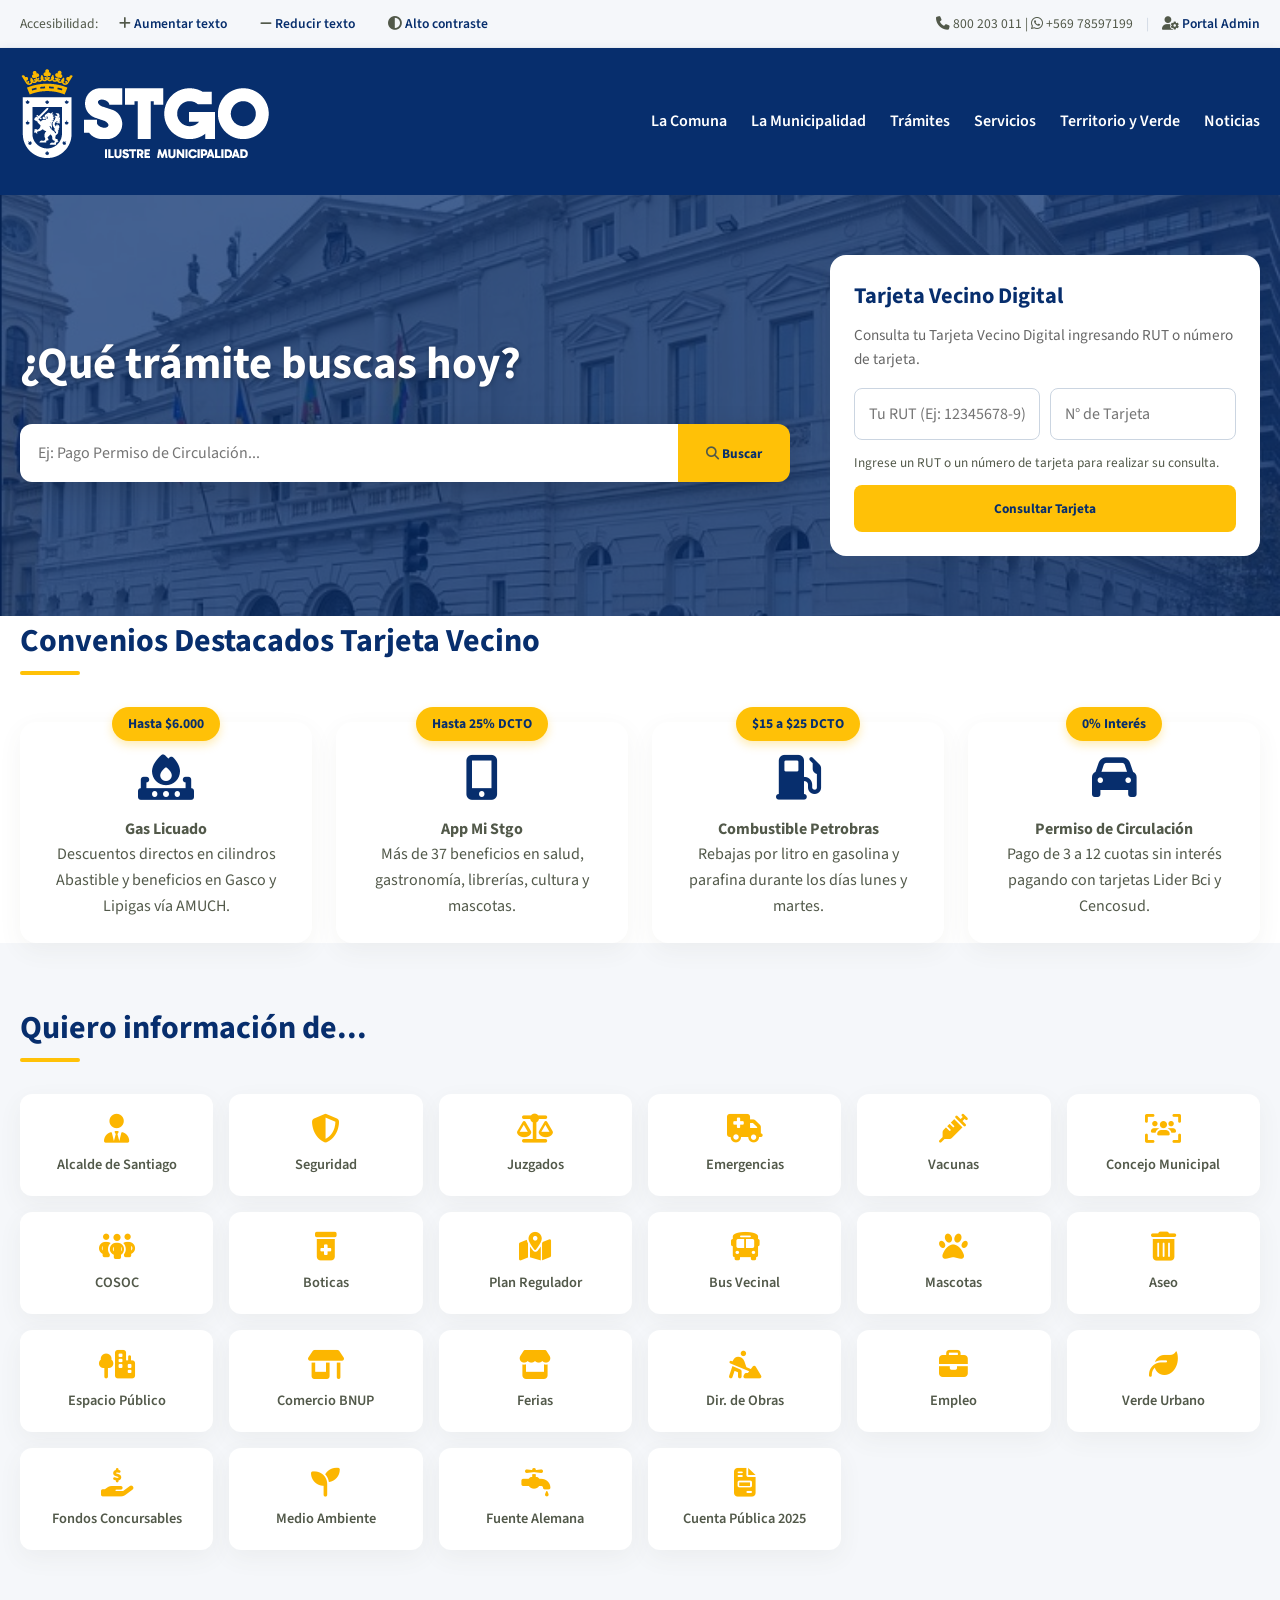
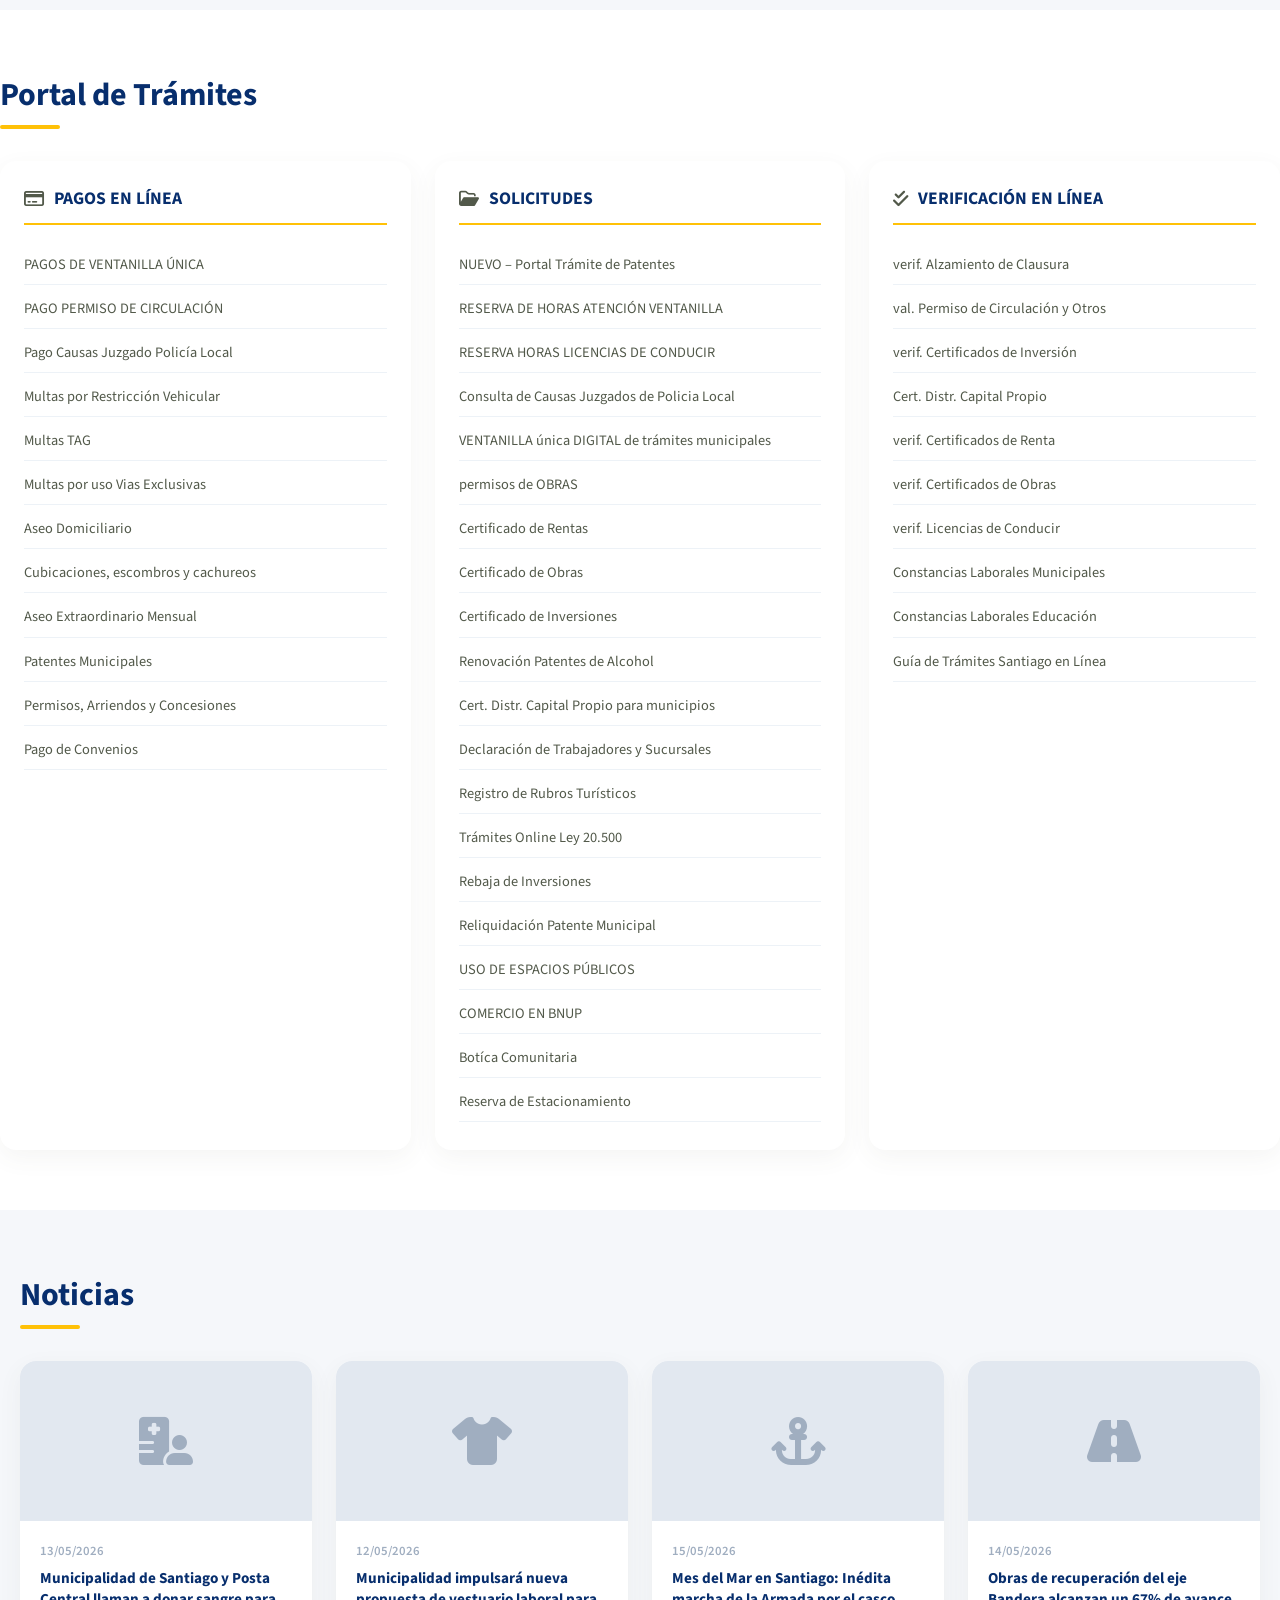
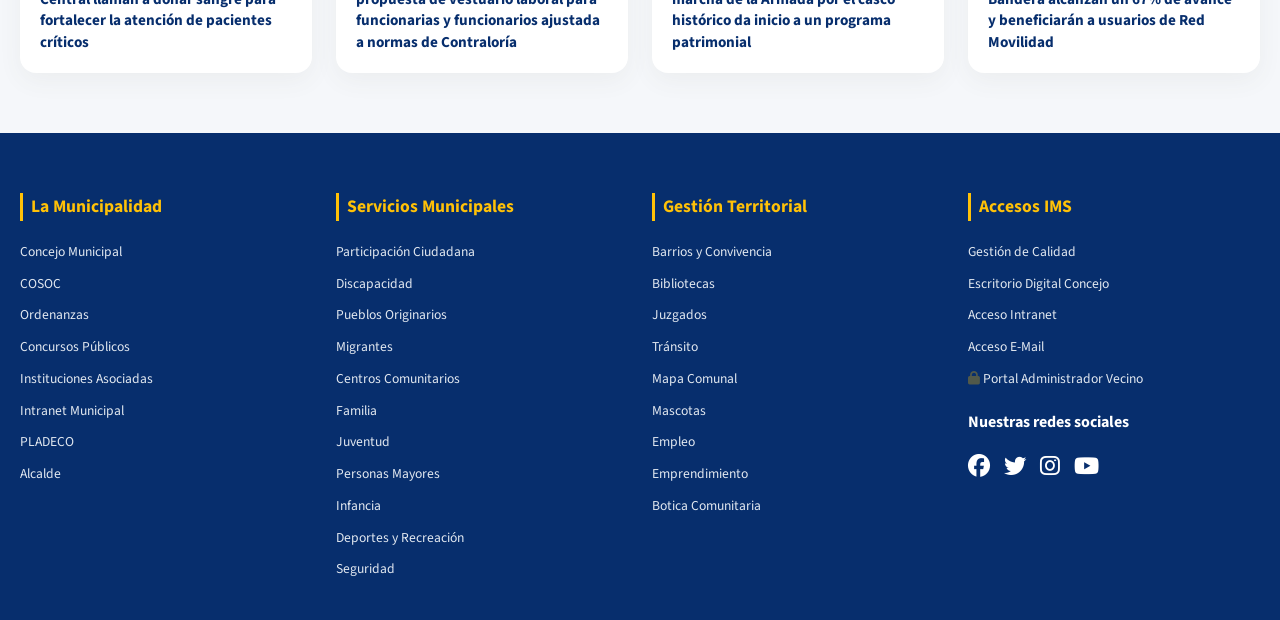
==== vistas/index.html @ 1eb39a39 "Ocultar tarjeta vecino hasta validar datos correctamente" ====
<!DOCTYPE html>
<html lang="es">
<head>
    <meta charset="UTF-8">
    <meta name="viewport" content="width=device-width, initial-scale=1.0">
    <title>Ilustre Municipalidad de Santiago</title>
    <link rel="preconnect" href="https://fonts.googleapis.com">
    <link rel="preconnect" href="https://fonts.gstatic.com" crossorigin>
    <link href="https://fonts.googleapis.com/css2?family=Source+Sans+3:wght@400;600;700&display=swap" rel="stylesheet">
    <link rel="stylesheet" href="https://cdnjs.cloudflare.com/ajax/libs/font-awesome/6.4.0/css/all.min.css">
    <link rel="stylesheet" href="../css/munsan.css">
</head>
<body>

    <div class="top-bar">
        <div class="container top-bar-content">
            <div class="accessibility">
                <span>Accesibilidad:</span>
                <button id="btn-aumentar" style="background:none;border:none;cursor:pointer;"><i class="fa-solid fa-plus"></i> Aumentar texto</button>
                <button id="btn-reducir" style="background:none;border:none;cursor:pointer;margin-left:10px;"><i class="fa-solid fa-minus"></i> Reducir texto</button>
                <button id="btn-contraste" style="background:none;border:none;cursor:pointer;margin-left:10px;"><i class="fa-solid fa-circle-half-stroke"></i> Alto contraste</button>
            </div>
            <div class="contact-phones">
                <i class="fa-solid fa-phone"></i> 800 203 011 | <i class="fa-brands fa-whatsapp"></i> +569 78597199
                <span style="margin: 0 10px; color: #cbd5e1;">|</span>
                <a href="login.html" style="font-weight: 600; color: var(--primary-blue); text-decoration: none;"><i class="fa-solid fa-user-gear"></i> Portal Admin</a>
            </div>
        </div>
    </div>

    <header class="main-header">
        <div class="container header-content">
            <div class="logo">
                <h1><img src="../img/imagen_0.png" alt="Logo"></h1>
            </div>
            <nav class="main-nav" id="main-nav">
                <ul>
                    <li><a href="https://www.munistgo.cl/la-comuna/" class="nav-link">La Comuna</a></li>
                    <li><a href="https://www.munistgo.cl/transparencia/" class="nav-link">La Municipalidad</a></li>
                    <li><a href="https://www.munistgo.cl/tramites-municipales/" class="nav-link">Trámites</a></li>
                    <li><a href="https://www.munistgo.cl/servicios-municipales/" class="nav-link">Servicios</a></li>
                    <li><a href="https://www.munistgo.cl/medio-ambiente/" class="nav-link">Territorio y Verde</a></li>
                    <li><a href="https://www.munistgo.cl/noticias/" class="nav-link">Noticias</a></li>
                </ul>
            </nav>
            <button id="nav-toggle" aria-label="Abrir menú" aria-expanded="false" style="display:none;background:none;border:none;color:#fff;font-size:1.5rem;cursor:pointer;">
                <i class="fa-solid fa-bars"></i>
            </button>
        </div>
    </header>

    <section class="hero-section">
        <div class="hero-overlay"></div>
        <div class="container hero-grid">
            <div class="hero-search">
                <h2>¿Qué trámite buscas hoy?</h2>
                <div class="search-box">
                    <input type="text" placeholder="Ej: Pago Permiso de Circulación...">
                    <button><i class="fa-solid fa-magnifying-glass"></i> Buscar</button>
                </div>
            </div>

            <div class="hero-tarjeta-vecino card">
                <h3>Tarjeta Vecino Digital</h3>
                <p>Consulta tu Tarjeta Vecino Digital ingresando RUT o número de tarjeta.</p>

                <div class="tarjeta-flip-container" id="tarjeta-vecino-container" style="display: none;">
                    <input type="checkbox" id="flip-toggle" class="flip-checkbox">
                    <label for="flip-toggle" class="tarjeta-flip-card">

                        <div class="tarjeta-front">
                            <div class="tarjeta-header">
                                <div class="tarjeta-header-logo">
                                    <div class="escudo-placeholder"><i class="fa-solid fa-building-flag"></i></div>
                                    <div>
                                        <span class="tarjeta-header-title"><img src="../img/imagen_0.png" alt="Logo" style="height: 24px; width: auto;"></span>
                                        <span class="tarjeta-header-subtitle">Santiago Emprende</span>
                                    </div>
                                </div>
                                <div class="tarjeta-header-right">
                                    <span class="tarjeta-header-text1">TARJETA VECINO DIGITAL</span>
                                    <span class="tarjeta-header-text2">SANTIAGO.</span>
                                </div>
                            </div>

                            <div class="tarjeta-body">
                                <div class="tarjeta-col-left">
                                    <div class="tarjeta-info-row first">
                                        <i class="fa-solid fa-circle-user tarjeta-icon large"></i>
                                        <div>
                                            <span class="tarjeta-label">Nombre</span>
                                            <strong id="card-nombre" class="tarjeta-value name">...</strong>
                                        </div>
                                    </div>

                                    <div class="tarjeta-info-row">
                                        <i class="fa-solid fa-id-card tarjeta-icon"></i>
                                        <div>
                                            <span class="tarjeta-label">RUT</span>
                                            <strong id="card-rut" class="tarjeta-value">...</strong>
                                        </div>
                                    </div>

                                    <div class="tarjeta-info-row-block">
                                        <span class="tarjeta-label">Número de Tarjeta</span>
                                        <strong id="card-numero" class="tarjeta-value">...</strong>
                                    </div>
                                </div>

                                <div class="tarjeta-col-right">
                                    <img id="card-qr-img" src="" alt="QR Vecino" class="tarjeta-qr-img">
                                    <div class="tarjeta-vigencia-box">
                                        <span class="tarjeta-label"><i class="fa-solid fa-calendar-days"></i> Vigencia</span>
                                        <strong id="card-vigencia" class="tarjeta-value">...</strong>
                                    </div>
                                </div>
                            </div>
                            <div class="hint-flip"><i class="fa-solid fa-rotate"></i> Haz clic para ver el reverso</div>
                        </div>

                        <div class="tarjeta-back">
                            <div class="tarjeta-back-content">
                                <h5>Condiciones de Uso</h5>
                                <ul>
                                    <li>Esta tarjeta es personal e intransferible.</li>
                                    <li>Válida solo en comercios adheridos de la comuna.</li>
                                    <li>Presentar junto a la Cédula de Identidad.</li>
                                </ul>
                                <div class="tarjeta-back-footer">
                                    <span>Ilustre Municipalidad de Santiago</span>
                                </div>
                            </div>
                            <div class="hint-flip"><i class="fa-solid fa-rotate"></i> Haz clic para ver el frente</div>
                        </div>

                    </label>
                </div>

                <div class="rut-input-group">
                    <div class="input-row">
                        <input type="text" id="vecino-rut" placeholder="Tu RUT (Ej: 12345678-9)">
                        <input type="text" id="vecino-serie" placeholder="N° de Tarjeta">
                    </div>

                    <small class="input-help">Ingrese un RUT o un número de tarjeta para realizar su consulta.</small>

                    <button type="button" id="btn-validar" class="btn-primary">Consultar Tarjeta</button>
                </div>

            </div>
        </div>
    </section>

    <section id="dashboard-vecino" class="dashboard-vecino container" style="display: none; margin-top: 40px; margin-bottom: 40px;">
        <div class="dashboard-header">
            <h2>Mi Portal Vecino</h2>
            <div class="dashboard-tabs">
                <button class="tab-btn active" id="tab-beneficios">Mis Beneficios</button>
                <button class="tab-btn" id="tab-historial">Historial de Uso</button>
            </div>
        </div>

        <div id="content-beneficios" class="tab-content active">
            <div class="beneficios-grid">
                <div class="beneficio-item-card">
                    <div class="beneficio-icon-wrapper"><i class="fa-solid fa-briefcase-medical"></i></div>
                    <div class="beneficio-details">
                        <span class="categoria">Salud</span>
                        <h4>Descuento 20% Farmacias</h4>
                        <p><i class="fa-solid fa-location-dot"></i> Red Salud Sur</p>
                    </div>
                    <button class="btn-outline">Obtener Beneficio</button>
                </div>
                <div class="beneficio-item-card">
                    <div class="beneficio-icon-wrapper"><i class="fa-solid fa-graduation-cap"></i></div>
                    <div class="beneficio-details">
                        <span class="categoria">Educación</span>
                        <h4>Beca 15% Preuniversitario</h4>
                        <p><i class="fa-solid fa-location-dot"></i> Instituto Nacional</p>
                    </div>
                    <button class="btn-outline">Obtener Beneficio</button>
                </div>
                <div class="beneficio-item-card">
                    <div class="beneficio-icon-wrapper"><i class="fa-solid fa-store"></i></div>
                    <div class="beneficio-details">
                        <span class="categoria">Comercio</span>
                        <h4>10% Compras Locales</h4>
                        <p><i class="fa-solid fa-location-dot"></i> Minimarket El Sol</p>
                    </div>
                    <button class="btn-outline">Obtener Beneficio</button>
                </div>
                <div class="beneficio-item-card">
                    <div class="beneficio-icon-wrapper"><i class="fa-solid fa-volleyball"></i></div>
                    <div class="beneficio-details">
                        <span class="categoria">Deporte</span>
                        <h4>Acceso Liberado Piscina</h4>
                        <p><i class="fa-solid fa-location-dot"></i> Polideportivo Central</p>
                    </div>
                    <button class="btn-outline">Obtener Beneficio</button>
                </div>
            </div>
        </div>

        <div id="content-historial" class="tab-content" style="display: none;">
            <p style="color: #666; text-align: center; padding: 40px;">Aquí construiremos la tabla del historial en el siguiente paso.</p>
        </div>
    </section>

    <section class="convenios-destacados container">
        <div class="section-header">
            <h2>Convenios Destacados Tarjeta Vecino</h2>
        </div>
        <div class="grid-4">
            <div class="card beneficio-card">
                <div class="beneficio-badge">Hasta $6.000</div>
                <i class="fa-solid fa-fire-burner icon-large"></i>
                <h4>Gas Licuado</h4>
                <p>Descuentos directos en cilindros Abastible y beneficios en Gasco y Lipigas vía AMUCH.</p>
            </div>
            <div class="card beneficio-card">
                <div class="beneficio-badge">Hasta 25% DCTO</div>
                <i class="fa-solid fa-mobile-screen-button icon-large"></i>
                <h4>App Mi Stgo</h4>
                <p>Más de 37 beneficios en salud, gastronomía, librerías, cultura y mascotas.</p>
            </div>
            <div class="card beneficio-card">
                <div class="beneficio-badge">$15 a $25 DCTO</div>
                <i class="fa-solid fa-gas-pump icon-large"></i>
                <h4>Combustible Petrobras</h4>
                <p>Rebajas por litro en gasolina y parafina durante los días lunes y martes.</p>
            </div>
            <div class="card beneficio-card">
                <div class="beneficio-badge">0% Interés</div>
                <i class="fa-solid fa-car icon-large"></i>
                <h4>Permiso de Circulación</h4>
                <p>Pago de 3 a 12 cuotas sin interés pagando con tarjetas Lider Bci y Cencosud.</p>
            </div>
        </div>
    </section>

    <section class="accesos-rapidos bg-light">
        <div class="container">
            <div class="section-header">
                <h2>Quiero información de...</h2>
            </div>
            <div class="grid-accesos">
                <a href="https://www.munistgo.cl/alcaldesa/" class="card acceso-card"><i class="fa-solid fa-user-tie"></i> <span>Alcalde de Santiago</span></a>
                <a href="https://www.munistgo.cl/seguridad-santiago/" class="card acceso-card"><i class="fa-solid fa-shield-halved"></i> <span>Seguridad</span></a>
                <a href="https://www.munistgo.cl/juzgados-de-policia-local/" class="card acceso-card"><i class="fa-solid fa-scale-balanced"></i> <span>Juzgados</span></a>
                <a href="https://www.munistgo.cl/emergencias/" class="card acceso-card"><i class="fa-solid fa-truck-medical"></i> <span>Emergencias</span></a>
                <a href="https://www.munistgo.cl/salud/" class="card acceso-card"><i class="fa-solid fa-syringe"></i> <span>Vacunas</span></a>
                <a href="https://www.munistgo.cl/concejo-municipal/" class="card acceso-card"><i class="fa-solid fa-users-viewfinder"></i> <span>Concejo Municipal</span></a>
                <a href="https://www.munistgo.cl/cosoc/" class="card acceso-card"><i class="fa-solid fa-people-group"></i> <span>COSOC</span></a>
                <a href="https://www.munistgo.cl/botica-comunitaria/" class="card acceso-card"><i class="fa-solid fa-prescription-bottle-medical"></i> <span>Boticas</span></a>
                <a href="https://www.munistgo.cl/plan-regulador/" class="card acceso-card"><i class="fa-solid fa-map-location-dot"></i> <span>Plan Regulador</span></a>
                <a href="https://www.munistgo.cl/bus-vecinal/" class="card acceso-card"><i class="fa-solid fa-bus"></i> <span>Bus Vecinal</span></a>
                <a href="https://www.munistgo.cl/higene-ambiental-mascotas/" class="card acceso-card"><i class="fa-solid fa-paw"></i> <span>Mascotas</span></a>
                <a href="https://www.munistgo.cl/aseo/" class="card acceso-card"><i class="fa-solid fa-trash-can"></i> <span>Aseo</span></a>
                <a href="https://www.munistgo.cl/espacio-publico/" class="card acceso-card"><i class="fa-solid fa-tree-city"></i> <span>Espacio Público</span></a>
                <a href="https://www.munistgo.cl/patentes-comerciales/" class="card acceso-card"><i class="fa-solid fa-shop"></i> <span>Comercio BNUP</span></a>
                <a href="https://www.munistgo.cl/ferias-libres/" class="card acceso-card"><i class="fa-solid fa-store"></i> <span>Ferias</span></a>
                <a href="https://www.munistgo.cl/direccion-de-obras-municipales/" class="card acceso-card"><i class="fa-solid fa-person-digging"></i> <span>Dir. de Obras</span></a>
                <a href="https://www.munistgo.cl/oficina-municipal-de-intermediacion-laboral-omil/" class="card acceso-card"><i class="fa-solid fa-briefcase"></i> <span>Empleo</span></a>
                <a href="https://www.munistgo.cl/medio-ambiente/" class="card acceso-card"><i class="fa-solid fa-leaf"></i> <span>Verde Urbano</span></a>
                <a href="https://www.munistgo.cl/subvenciones/" class="card acceso-card"><i class="fa-solid fa-hand-holding-dollar"></i> <span>Fondos Concursables</span></a>
                <a href="https://www.munistgo.cl/medio-ambiente/" class="card acceso-card"><i class="fa-solid fa-seedling"></i> <span>Medio Ambiente</span></a>
                <a href="https://www.munistgo.cl" class="card acceso-card"><i class="fa-solid fa-faucet-drip"></i> <span>Fuente Alemana</span></a>
                <a href="https://www.munistgo.cl/cuenta-publica/" class="card acceso-card"><i class="fa-solid fa-file-invoice"></i> <span>Cuenta Pública 2025</span></a>
            </div>
        </div>
    </section>

    <section class="portal-tramites container">
        <div class="section-header">
            <h2>Portal de Trámites</h2>
        </div>
        <div class="grid-3">
            <div class="card column-card">
                <h3><i class="fa-regular fa-credit-card"></i> PAGOS EN LÍNEA</h3>
                <ul class="clean-list">
                    <li><a href="https://www.munistgo.cl/pagos-en-linea/">PAGOS DE VENTANILLA ÚNICA</a></li>
                    <li><a href="https://www.munistgo.cl/permiso-de-circulacion/">PAGO PERMISO DE CIRCULACIÓN</a></li>
                    <li><a href="https://www.munistgo.cl/juzgados-de-policia-local/">Pago Causas Juzgado Policía Local</a></li>
                    <li><a href="https://www.munistgo.cl/juzgados-de-policia-local/">Multas por Restricción Vehicular</a></li>
                    <li><a href="https://www.munistgo.cl/juzgados-de-policia-local/">Multas TAG</a></li>
                    <li><a href="https://www.munistgo.cl/juzgados-de-policia-local/">Multas por uso Vias Exclusivas</a></li>
                    <li><a href="https://www.munistgo.cl/aseo/">Aseo Domiciliario</a></li>
                    <li><a href="https://www.munistgo.cl/aseo/">Cubicaciones, escombros y cachureos</a></li>
                    <li><a href="https://www.munistgo.cl/aseo/">Aseo Extraordinario Mensual</a></li>
                    <li><a href="https://www.munistgo.cl/patentes-comerciales/">Patentes Municipales</a></li>
                    <li><a href="https://www.munistgo.cl/patentes-comerciales/">Permisos, Arriendos y Concesiones</a></li>
                    <li><a href="https://www.munistgo.cl/pagos-en-linea/">Pago de Convenios</a></li>
                </ul>
            </div>

            <div class="card column-card">
                <h3><i class="fa-regular fa-folder-open"></i> SOLICITUDES</h3>
                <ul class="clean-list">
                    <li><a href="https://www.munistgo.cl/patentes-comerciales/">NUEVO – Portal Trámite de Patentes</a></li>
                    <li><a href="https://www.munistgo.cl/reserva-de-horas/">RESERVA DE HORAS ATENCIÓN VENTANILLA</a></li>
                    <li><a href="https://www.munistgo.cl/licencias-de-conducir/">RESERVA HORAS LICENCIAS DE CONDUCIR</a></li>
                    <li><a href="https://www.munistgo.cl/juzgados-de-policia-local/">Consulta de Causas Juzgados de Policia Local</a></li>
                    <li><a href="https://www.munistgo.cl/tramites-municipales/">VENTANILLA única DIGITAL de trámites municipales</a></li>
                    <li><a href="https://www.munistgo.cl/direccion-de-obras-municipales/">permisos de OBRAS</a></li>
                    <li><a href="https://www.munistgo.cl/transparencia/">Certificado de Rentas</a></li>
                    <li><a href="https://www.munistgo.cl/direccion-de-obras-municipales/">Certificado de Obras</a></li>
                    <li><a href="https://www.munistgo.cl/transparencia/">Certificado de Inversiones</a></li>
                    <li><a href="https://www.munistgo.cl/patentes-comerciales/">Renovación Patentes de Alcohol</a></li>
                    <li><a href="https://www.munistgo.cl/patentes-comerciales/">Cert. Distr. Capital Propio para municipios</a></li>
                    <li><a href="https://www.munistgo.cl/oficina-municipal-de-intermediacion-laboral-omil/">Declaración de Trabajadores y Sucursales</a></li>
                    <li><a href="https://www.munistgo.cl/patentes-comerciales/">Registro de Rubros Turísticos</a></li>
                    <li><a href="https://www.munistgo.cl/participacion-ciudadana/">Trámites Online Ley 20.500</a></li>
                    <li><a href="https://www.munistgo.cl/patentes-comerciales/">Rebaja de Inversiones</a></li>
                    <li><a href="https://www.munistgo.cl/patentes-comerciales/">Reliquidación Patente Municipal</a></li>
                    <li><a href="https://www.munistgo.cl/espacio-publico/">USO DE ESPACIOS PÚBLICOS</a></li>
                    <li><a href="https://www.munistgo.cl/patentes-comerciales/">COMERCIO EN BNUP</a></li>
                    <li><a href="https://www.munistgo.cl/botica-comunitaria/">Botíca Comunitaria</a></li>
                    <li><a href="https://www.munistgo.cl/bus-vecinal/">Reserva de Estacionamiento</a></li>
                </ul>
            </div>

            <div class="card column-card">
                <h3><i class="fa-solid fa-check-double"></i> VERIFICACIÓN EN LÍNEA</h3>
                <ul class="clean-list">
                    <li><a href="https://www.munistgo.cl/tramites-municipales/">verif. Alzamiento de Clausura</a></li>
                    <li><a href="https://www.munistgo.cl/permiso-de-circulacion/">val. Permiso de Circulación y Otros</a></li>
                    <li><a href="https://www.munistgo.cl/transparencia/">verif. Certificados de Inversión</a></li>
                    <li><a href="https://www.munistgo.cl/patentes-comerciales/">Cert. Distr. Capital Propio</a></li>
                    <li><a href="https://www.munistgo.cl/transparencia/">verif. Certificados de Renta</a></li>
                    <li><a href="https://www.munistgo.cl/direccion-de-obras-municipales/">verif. Certificados de Obras</a></li>
                    <li><a href="https://www.munistgo.cl/licencias-de-conducir/">verif. Licencias de Conducir</a></li>
                    <li><a href="https://www.munistgo.cl/oficina-municipal-de-intermediacion-laboral-omil/">Constancias Laborales Municipales</a></li>
                    <li><a href="https://www.munistgo.cl/oficina-municipal-de-intermediacion-laboral-omil/">Constancias Laborales Educación</a></li>
                    <li><a href="https://www.munistgo.cl/tramites-municipales/">Guía de Trámites Santiago en Línea</a></li>
                </ul>
            </div>
        </div>
    </section>

    <section class="noticias bg-light">
        <div class="container">
            <div class="section-header">
                <h2>Noticias</h2>
            </div>
            <div class="grid-4">
                <div class="card news-card">
                    <div class="image-container-fallback"><i class="fa-solid fa-hospital-user"></i></div>
                    <div class="news-content">
                        <span class="news-date">13/05/2026</span>
                        <h4>Municipalidad de Santiago y Posta Central llaman a donar sangre para fortalecer la atención de pacientes críticos</h4>
                    </div>
                </div>
                <div class="card news-card">
                    <div class="image-container-fallback"><i class="fa-solid fa-shirt"></i></div>
                    <div class="news-content">
                        <span class="news-date">12/05/2026</span>
                        <h4>Municipalidad impulsará nueva propuesta de vestuario laboral para funcionarias y funcionarios ajustada a normas de Contraloría</h4>
                    </div>
                </div>
                <div class="card news-card">
                    <div class="image-container-fallback"><i class="fa-solid fa-anchor"></i></div>
                    <div class="news-content">
                        <span class="news-date">15/05/2026</span>
                        <h4>Mes del Mar en Santiago: Inédita marcha de la Armada por el casco histórico da inicio a un programa patrimonial</h4>
                    </div>
                </div>
                <div class="card news-card">
                    <div class="image-container-fallback"><i class="fa-solid fa-road"></i></div>
                    <div class="news-content">
                        <span class="news-date">14/05/2026</span>
                        <h4>Obras de recuperación del eje Bandera alcanzan un 67% de avance y beneficiarán a usuarios de Red Movilidad</h4>
                    </div>
                </div>
            </div>
        </div>
    </section>

    <footer class="mega-footer">
        <div class="container grid-4">
            <div class="footer-column">
                <h4>La Municipalidad</h4>
                <ul>
                    <li><a href="https://www.munistgo.cl/concejo-municipal/">Concejo Municipal</a></li>
                    <li><a href="https://www.munistgo.cl/cosoc/">COSOC</a></li>
                    <li><a href="https://www.munistgo.cl/transparencia/">Ordenanzas</a></li>
                    <li><a href="https://www.munistgo.cl/transparencia/">Concursos Públicos</a></li>
                    <li><a href="https://www.munistgo.cl/transparencia/">Instituciones Asociadas</a></li>
                    <li><a href="https://www.munistgo.cl/transparencia/">Intranet Municipal</a></li>
                    <li><a href="https://www.munistgo.cl/transparencia/">PLADECO</a></li>
                    <li><a href="https://www.munistgo.cl/alcaldesa/">Alcalde</a></li>
                </ul>
            </div>
            <div class="footer-column">
                <h4>Servicios Municipales</h4>
                <ul>
                    <li><a href="https://www.munistgo.cl/participacion-ciudadana/">Participación Ciudadana</a></li>
                    <li><a href="https://www.munistgo.cl/discapacidad/">Discapacidad</a></li>
                    <li><a href="https://www.munistgo.cl/pueblos-originarios/">Pueblos Originarios</a></li>
                    <li><a href="https://www.munistgo.cl/migrantes/">Migrantes</a></li>
                    <li><a href="https://www.munistgo.cl/centros-comunitarios/">Centros Comunitarios</a></li>
                    <li><a href="https://www.munistgo.cl/familia/">Familia</a></li>
                    <li><a href="https://www.munistgo.cl/juventud/">Juventud</a></li>
                    <li><a href="https://www.munistgo.cl/personas-mayores/">Personas Mayores</a></li>
                    <li><a href="https://www.munistgo.cl/infancia/">Infancia</a></li>
                    <li><a href="https://www.munistgo.cl/deportes/">Deportes y Recreación</a></li>
                    <li><a href="https://www.munistgo.cl/seguridad-santiago/">Seguridad</a></li>
                </ul>
            </div>
            <div class="footer-column">
                <h4>Gestión Territorial</h4>
                <ul>
                    <li><a href="https://www.munistgo.cl/barrios/">Barrios y Convivencia</a></li>
                    <li><a href="https://www.munistgo.cl/bibliotecas/">Bibliotecas</a></li>
                    <li><a href="https://www.munistgo.cl/juzgados-de-policia-local/">Juzgados</a></li>
                    <li><a href="https://www.munistgo.cl/licencias-de-conducir/">Tránsito</a></li>
                    <li><a href="https://www.munistgo.cl/plan-regulador/">Mapa Comunal</a></li>
                    <li><a href="https://www.munistgo.cl/higene-ambiental-mascotas/">Mascotas</a></li>
                    <li><a href="https://www.munistgo.cl/oficina-municipal-de-intermediacion-laboral-omil/">Empleo</a></li>
                    <li><a href="https://www.munistgo.cl/patentes-comerciales/">Emprendimiento</a></li>
                    <li><a href="https://www.munistgo.cl/botica-comunitaria/">Botica Comunitaria</a></li>
                </ul>
            </div>
            <div class="footer-column">
                <h4>Accesos IMS</h4>
                <ul>
                    <li><a href="https://www.munistgo.cl">Gestión de Calidad</a></li>
                    <li><a href="https://www.munistgo.cl">Escritorio Digital Concejo</a></li>
                    <li><a href="https://www.munistgo.cl">Acceso Intranet</a></li>
                    <li><a href="https://www.munistgo.cl">Acceso E-Mail</a></li>
                    <li><a href="login.html"><i class="fa-solid fa-lock"></i> Portal Administrador Vecino</a></li>
                </ul>
                <div class="social-networks mt-4">
                    <h4>Nuestras redes sociales</h4>
                    <div class="social-icons">
                        <a href="https://www.facebook.com/munistgo"><i class="fa-brands fa-facebook"></i></a>
                        <a href="https://twitter.com/Muni_Stgo"><i class="fa-brands fa-twitter"></i></a>
                        <a href="https://www.instagram.com/munistgo"><i class="fa-brands fa-instagram"></i></a>
                        <a href="https://www.youtube.com/user/MuniStgo"><i class="fa-brands fa-youtube"></i></a>
                    </div>
                </div>
            </div>
        </div>
    </footer>

    <script src="../js/index.js"></script>
    <script src="../js/tarjeta.js"></script>

</body>
</html>
---- css/munsan.css ----
/* --- PALETA DE COLORES Y VARIABLES UX/UI --- */
:root {
    --primary-blue: #072E6D;
    --secondary-yellow: #FFC107;
    --tertiary-yellow: #FCB600;
    --dark-text: #52594A;
    --white: #FFFFFF;
    --light-bg: #F5F7FA;
}

/* --- RESET GLOBAL --- */
* {
    margin: 0;
    padding: 0;
    box-sizing: border-box;
    font-family: 'Source Sans 3', sans-serif;
    color: var(--dark-text);
}

body {
    background-color: var(--white);
    line-height: 1.6;
}

a {
    text-decoration: none;
    color: inherit;
    transition: color 0.3s ease;
}

.container {
    max-width: 1280px;
    margin: 0 auto;
    padding: 0 20px;
}

.bg-light {
    background-color: var(--light-bg);
}

/* --- ARQUITECTURA DE CONTENEDORES (GRIDS TIPO CARD MODERNO) --- */
.section-header {
    margin-bottom: 32px;
}

.section-header h2 {
    color: var(--primary-blue);
    font-size: 2rem;
    position: relative;
    padding-bottom: 8px;
}

.section-header h2::after {
    content: '';
    position: absolute;
    bottom: 0;
    left: 0;
    width: 60px;
    height: 4px;
    background-color: var(--secondary-yellow);
    border-radius: 2px;
}

.card {
    background-color: var(--white);
    border-radius: 16px;
    padding: 24px;
    box-shadow: 0 8px 24px rgba(82, 89, 74, 0.06);
    transition: transform 0.3s cubic-bezier(0.4, 0, 0.2, 1), box-shadow 0.3s ease;
}

.card:hover {
    transform: translateY(-4px);
    box-shadow: 0 12px 32px rgba(82, 89, 74, 0.12);
}

.grid-3 { 
    display: grid; 
    grid-template-columns: repeat(auto-fit, minmax(350px, 1fr)); 
    gap: 24px; 
}

.grid-4 { 
    display: grid; 
    grid-template-columns: repeat(auto-fit, minmax(280px, 1fr)); 
    gap: 24px; 
}

/* --- HEADER & ACCESIBILIDAD --- */
.top-bar {
    background-color: var(--light-bg);
    padding: 10px 0;
    font-size: 0.85rem;
    border-bottom: 1px solid #eef1f5;
}

.top-bar-content {
    display: flex;
    justify-content: space-between;
    align-items: center;
}

.accessibility a {
    margin-left: 12px;
    color: var(--primary-blue);
    font-weight: 600;
}

.main-header {
    background-color: var(--primary-blue);
    padding: 20px 0;
    box-shadow: 0 4px 12px rgba(7, 46, 109, 0.15);
}

.header-content {
    display: flex;
    justify-content: space-between;
    align-items: center;
}

.main-header h1 {
    color: var(--white);
    font-size: 1.8rem;
    letter-spacing: 0.5px;
}

.main-nav ul {
    list-style: none;
    display: flex;
    gap: 24px;
}

.main-nav a {
    font-weight: 600;
    color: var(--white);
}

.main-nav a:hover {
    color: var(--secondary-yellow);
}

/* --- HERO SECTION CON INTEGRACIÓN DE IMAGEN MUNICIPAL --- */
.hero-section {
    position: relative;
    background-image: url('../img/munstgo.jpeg');
    background-size: cover;
    background-position: center;
    padding: 60px 0;
}

.hero-overlay {
    position: absolute;
    top: 0; left: 0; right: 0; bottom: 0;
    background: rgba(7, 46, 109, 0.75);
}

.hero-grid {
    position: relative;
    z-index: 1;
    display: grid;
    grid-template-columns: 1fr 430px;
    gap: 40px;
    align-items: center;
}

.hero-search h2 {
    color: var(--white);
    font-size: 2.8rem;
    margin-bottom: 24px;
    text-shadow: 0 2px 4px rgba(0,0,0,0.2);
}

.search-box {
    display: flex;
    border-radius: 12px;
    overflow: hidden;
    box-shadow: 0 10px 30px rgba(0,0,0,0.15);
}

.search-box input {
    flex: 1;
    padding: 18px;
    border: none;
    font-size: 1rem;
    outline: none;
}

.btn-primary, .search-box button {
    background-color: var(--secondary-yellow);
    color: var(--primary-blue);
    border: none;
    padding: 16px 28px;
    font-weight: 700;
    cursor: pointer;
    transition: background-color 0.2s ease;
}

.btn-primary:hover, .search-box button:hover {
    background-color: var(--tertiary-yellow);
}

/* --- CAJA DEL PANEL FRONT-END DE LA TARJETA --- */
.hero-tarjeta-vecino h3 {
    color: var(--primary-blue);
    margin-bottom: 8px;
    font-size: 1.4rem;
}

.hero-tarjeta-vecino p {
    font-size: 0.95rem;
    margin-bottom: 16px;
    color: #666;
}

.rut-input-group {
    display: flex;
    flex-direction: column;
    gap: 12px;
    margin-top: 15px;
}

.rut-input-group input {
    padding: 14px;
    border: 1px solid #cbd5e1;
    border-radius: 8px;
    font-size: 1rem;
    outline: none;
    transition: border-color 0.2s;
}

.rut-input-group input:focus {
    border-color: var(--primary-blue);
}

.rut-input-group .btn-primary {
    border-radius: 8px;
    text-align: center;
    padding: 14px;
}

/* --- MAQUETACIÓN ESTRUCTURAL 3D DE LA CREDENCIAL (FLIP EFFECT) --- */
.tarjeta-flip-container {
    perspective: 1000px;
    width: 100%;
    margin: 10px auto;
}

.flip-checkbox {
    display: none;
}

.tarjeta-flip-card {
    display: block;
    width: 100%;
    aspect-ratio: 1.58 / 1;
    position: relative;
    transform-style: preserve-3d;
    transition: transform 0.6s cubic-bezier(0.4, 0, 0.2, 1);
    cursor: pointer;
}

.flip-checkbox:checked + .tarjeta-flip-card {
    transform: rotateY(180deg);
}

.tarjeta-front, .tarjeta-back {
    position: absolute;
    width: 100%;
    height: 100%;
    backface-visibility: hidden;
    -webkit-backface-visibility: hidden;
    border-radius: 14px;
    overflow: hidden;
    box-shadow: 0 10px 25px rgba(0,0,0,0.15);
}

/* --- DISEÑO PREMIUM VISTA FRONTAL --- */
.tarjeta-front {
    background-color: var(--white);
    border: 2px solid var(--secondary-yellow);
    display: flex;
    flex-direction: column;
    padding: 0;
}

.tarjeta-header {
    background-color: var(--primary-blue);
    padding: 12px 16px;
    display: flex;
    justify-content: space-between;
    align-items: center;
    border-bottom: 4px solid var(--secondary-yellow);
}

.tarjeta-header-logo {
    display: flex;
    align-items: center;
    gap: 8px;
    line-height: 1.1;
}

.escudo-placeholder {
    font-size: 1.5rem;
    color: var(--secondary-yellow);
}

.tarjeta-header-title {
    color: var(--white);
    font-weight: 700;
    font-size: 1.1rem;
    display: block;
}

.tarjeta-header-subtitle {
    color: rgba(255,255,255,0.8);
    font-size: 0.65rem;
}

.tarjeta-header-right {
    text-align: right;
    line-height: 1.1;
}

.tarjeta-header-text1 {
    color: var(--white);
    font-weight: 700;
    font-size: 0.85rem;
    display: block;
}

.tarjeta-header-text2 {
    color: var(--secondary-yellow);
    font-weight: 700;
    font-size: 0.85rem;
}

.tarjeta-body {
    padding: 14px 16px;
    display: flex;
    justify-content: space-between;
    flex: 1;
    background: linear-gradient(145deg, #ffffff 0%, #fdfdfd 100%);
}

.tarjeta-col-left {
    display: flex;
    flex-direction: column;
    justify-content: space-between;
}

.tarjeta-info-row {
    display: flex;
    align-items: center;
    gap: 8px;
}

.tarjeta-info-row.first {
    margin-top: 0;
}

.tarjeta-info-row-block {
    margin-top: 4px;
}

.tarjeta-icon {
    color: var(--primary-blue);
    font-size: 1.3rem;
}

.tarjeta-icon.large {
    font-size: 1.6rem;
}

.tarjeta-label {
    display: block;
    font-size: 0.72rem;
    color: #718096;
    font-weight: 600;
    text-transform: uppercase;
    letter-spacing: 0.3px;
}

.tarjeta-value {
    font-size: 1.05rem;
    color: #1a202c;
    font-weight: 700;
}

.tarjeta-value.name {
    font-size: 0.95rem;
    line-height: 1.1;
    display: block;
    max-width: 190px;
}

.tarjeta-col-right {
    display: flex;
    flex-direction: column;
    align-items: flex-end;
    justify-content: space-between;
}

.tarjeta-qr-img {
    width: 85px;
    height: 85px;
    object-fit: contain;
    border: 1px solid #e2e8f0;
    padding: 4px;
    border-radius: 6px;
    background: var(--white);
}

.tarjeta-vigencia-box {
    text-align: right;
}

/* --- DISEÑO INTERNO VISTA REVERSO --- */
.tarjeta-back {
    transform: rotateY(180deg);
    background-color: #111827;
    padding: 20px;
    display: flex;
    flex-direction: column;
    justify-content: space-between;
    border: 2px solid #374151;
}

.tarjeta-back-content h5 {
    color: var(--secondary-yellow);
    font-size: 1rem;
    margin-bottom: 10px;
    border-bottom: 1px solid #374151;
    padding-bottom: 4px;
}

.tarjeta-back-content ul {
    list-style: none;
}

.tarjeta-back-content li {
    color: #9ca3af;
    font-size: 0.75rem;
    margin-bottom: 5px;
    position: relative;
    padding-left: 12px;
}

.tarjeta-back-content li::before {
    content: '•';
    position: absolute;
    left: 0;
    color: var(--secondary-yellow);
}

.tarjeta-back-footer {
    text-align: center;
    border-top: 1px solid #374151;
    padding-top: 8px;
}

.tarjeta-back-footer span {
    color: #6b7280;
    font-size: 0.7rem;
    text-transform: uppercase;
}

.hint-flip {
    position: absolute;
    bottom: 8px;
    right: 12px;
    background: rgba(0, 0, 0, 0.7);
    color: var(--white);
    padding: 4px 10px;
    border-radius: 20px;
    font-size: 0.7rem;
    pointer-events: none;
    display: flex;
    align-items: center;
    gap: 6px;
    font-weight: 600;
}

/* --- SECCIÓN SEGUIDA: BENEFICIOS Y CONVENIOS --- */
.beneficio-card {
    text-align: center;
    position: relative;
    margin-top: 15px;
}

.beneficio-badge {
    position: absolute;
    top: -15px;
    left: 50%;
    transform: translateX(-50%);
    background-color: var(--secondary-yellow);
    color: var(--primary-blue);
    padding: 6px 16px;
    border-radius: 20px;
    font-weight: 700;
    font-size: 0.85rem;
    white-space: nowrap;
    box-shadow: 0 4px 10px rgba(255, 193, 7, 0.3);
}

.icon-large {
    font-size: 2.8rem;
    color: var(--primary-blue);
    margin-top: 10px;
    margin-bottom: 16px;
}

/* --- ACCESOS RÁPIDOS MUNICIPALES --- */
.accesos-rapidos {
    padding: 60px 0;
}

.grid-accesos {
    display: grid;
    grid-template-columns: repeat(auto-fit, minmax(180px, 1fr));
    gap: 16px;
}

.acceso-card {
    display: flex;
    flex-direction: column;
    align-items: center;
    text-align: center;
    padding: 20px 14px;
    gap: 10px;
    font-weight: 600;
    border-radius: 12px;
}

.acceso-card i {
    font-size: 1.8rem;
    color: var(--tertiary-yellow);
    transition: color 0.2s;
}

.acceso-card:hover i {
    color: var(--primary-blue);
}

.acceso-card span {
    font-size: 0.9rem;
}

/* --- PORTAL TRÁMITES COLUMNAS --- */
.portal-tramites {
    padding: 60px 0;
}

.column-card h3 {
    color: var(--primary-blue);
    margin-bottom: 20px;
    border-bottom: 2px solid var(--secondary-yellow);
    padding-bottom: 10px;
    display: flex;
    align-items: center;
    gap: 10px;
    font-size: 1.1rem;
}

.clean-list {
    list-style: none;
}

.clean-list li {
    margin-bottom: 4px;
}

.clean-list a {
    display: block;
    padding: 8px 0;
    border-bottom: 1px solid #edf2f7;
    font-size: 0.9rem;
}

.clean-list a:hover {
    color: var(--primary-blue);
    padding-left: 6px;
    border-bottom-color: var(--primary-blue);
}

/* --- NOTICIAS --- */
.noticias {
    padding: 60px 0;
}

.news-card {
    padding: 0;
    overflow: hidden;
}

.image-container-fallback {
    width: 100%;
    height: 160px;
    background-color: #e2e8f0;
    display: flex;
    justify-content: center;
    align-items: center;
}

.image-container-fallback i {
    font-size: 3rem;
    color: #a0aec0;
}

.news-content {
    padding: 20px;
}

.news-date {
    display: block;
    font-size: 0.8rem;
    color: #a0aec0;
    margin-bottom: 6px;
    font-weight: 600;
}

.news-content h4 {
    color: var(--primary-blue);
    font-size: 0.95rem;
    line-height: 1.4;
}

/* --- MEGA FOOTER --- */
.mega-footer {
    background-color: var(--primary-blue);
    padding: 60px 0 30px;
}

.footer-column h4 {
    color: var(--secondary-yellow);
    margin-bottom: 20px;
    font-size: 1.1rem;
    border-left: 3px solid var(--secondary-yellow);
    padding-left: 8px;
}

.footer-column ul {
    list-style: none;
}

.footer-column a {
    color: #e2e8f0;
    display: block;
    margin-bottom: 10px;
    font-size: 0.85rem;
}

.footer-column a:hover {
    color: var(--white);
    text-decoration: underline;
}

.social-networks h4 {
    border: none;
    padding: 0;
    color: var(--white);
    font-size: 1rem;
    margin-top: 20px;
}

.social-icons {
    display: flex;
    gap: 14px;
    margin-top: 12px;
}

.social-icons i {
    color: var(--white);
    font-size: 1.4rem;
}

.social-icons i:hover {
    color: var(--secondary-yellow);
}

.mt-4 { margin-top: 16px; }

/* --- MODAL DE REGISTRO / GENERAL --- */
.modal-overlay {
    display: none; /* Oculto por defecto */
    position: fixed;
    top: 0; left: 0; width: 100%; height: 100%;
    background: rgba(7, 46, 109, 0.85); /* Azul institucional transparente */
    z-index: 9999;
    justify-content: center;
    align-items: center;
    backdrop-filter: blur(4px);
}

.modal-content {
    background: var(--white);
    width: 90%;
    max-width: 450px;
    border-radius: 16px;
    overflow: hidden;
    box-shadow: 0 20px 40px rgba(0,0,0,0.2);
    animation: slideUp 0.3s ease-out;
}

@keyframes slideUp {
    from { transform: translateY(30px); opacity: 0; }
    to { transform: translateY(0); opacity: 1; }
}

.modal-header {
    background: var(--primary-blue);
    padding: 16px 24px;
    display: flex;
    justify-content: space-between;
    align-items: center;
}

.modal-header h3 {
    color: var(--secondary-yellow);
    margin: 0;
    font-size: 1.2rem;
}

.btn-close {
    background: none;
    border: none;
    color: var(--white);
    font-size: 1.5rem;
    cursor: pointer;
    transition: color 0.2s;
}

.btn-close:hover { color: var(--secondary-yellow); }

.modal-body { padding: 24px; }

.form-group {
    margin-bottom: 16px;
    text-align: left;
}

.form-group label {
    display: block;
    font-weight: 600;
    font-size: 0.85rem;
    color: var(--primary-blue);
    margin-bottom: 6px;
}

.form-group input {
    width: 100%;
    padding: 12px;
    border: 1px solid #cbd5e1;
    border-radius: 8px;
    font-size: 1rem;
    outline: none;
    transition: border-color 0.2s;
}

.form-group input:focus { border-color: var(--primary-blue); }

/* --- SECCIÓN RESPONSIVE --- */
@media (max-width: 1200px) {
    .hero-grid {
        grid-template-columns: 1fr;
        gap: 30px;
    }
    .hero-search {
        text-align: center;
    }
    .search-box {
        max-width: 600px;
        margin: 0 auto;
    }
    .hero-tarjeta-vecino {
        max-width: 450px;
        margin: 0 auto;
    }
}

@media (max-width: 768px) {
    .main-nav {
        display: none;
    }
    .top-bar-content {
        flex-direction: column;
        gap: 6px;
        text-align: center;
    }
    .hero-search h2 {
        font-size: 2rem;
    }
}

/* =====================================================
   PARCHE CSS - Agregar al final de munsan.css
   Cubre: dark-mode, alto-contraste, nav-toggle móvil,
   botones de accesibilidad, scroll-top e imágenes noticias
   ===================================================== */

/* --- BOTONES DE ACCESIBILIDAD (top-bar) --- */
.accessibility button {
    background: none;
    border: 1px solid var(--primary-blue);
    border-radius: 6px;
    padding: 4px 10px;
    margin-left: 8px;
    color: var(--primary-blue);
    font-weight: 600;
    font-size: 0.85rem;
    cursor: pointer;
    transition: background 0.2s, color 0.2s;
}
.accessibility button:hover {
    background: var(--primary-blue);
    color: var(--white);
}
.accessibility button[aria-pressed="true"] {
    background: var(--primary-blue);
    color: var(--white);
}

/* --- MENÚ HAMBURGUESA MÓVIL --- */
.nav-toggle-btn {
    display: none;
    background: none;
    border: 2px solid var(--white);
    color: var(--white);
    border-radius: 8px;
    padding: 6px 12px;
    font-size: 1.2rem;
    cursor: pointer;
    transition: background 0.2s;
}
.nav-toggle-btn:hover {
    background: rgba(255,255,255,0.15);
}

@media (max-width: 768px) {
    .nav-toggle-btn {
        display: block;
    }
    .main-nav {
        display: none;
        position: absolute;
        top: 100%;
        left: 0;
        right: 0;
        background: var(--primary-blue);
        z-index: 100;
        box-shadow: 0 8px 16px rgba(0,0,0,0.2);
    }
    .main-nav.open {
        display: block;
    }
    .main-nav ul {
        flex-direction: column;
        gap: 0;
        padding: 10px 20px;
    }
    .main-nav ul li {
        border-bottom: 1px solid rgba(255,255,255,0.1);
    }
    .main-nav ul li:last-child {
        border-bottom: none;
    }
    .main-nav a {
        display: block;
        padding: 12px 0;
    }
    .main-header {
        position: relative;
    }
}

/* --- BOTÓN SCROLL TOP --- */
.scroll-top-btn {
    position: fixed;
    bottom: 30px;
    right: 30px;
    width: 48px;
    height: 48px;
    background: var(--primary-blue);
    color: var(--white);
    border: none;
    border-radius: 50%;
    font-size: 1.1rem;
    cursor: pointer;
    box-shadow: 0 4px 12px rgba(7,46,109,0.3);
    opacity: 0;
    visibility: hidden;
    transition: opacity 0.3s, visibility 0.3s, transform 0.2s;
    z-index: 999;
}
.scroll-top-btn.visible {
    opacity: 1;
    visibility: visible;
}
.scroll-top-btn:hover {
    transform: translateY(-3px);
}

/* --- IMÁGENES DE NOTICIAS --- */
.news-img {
    width: 100%;
    height: 160px;
    object-fit: cover;
    display: block;
    border-radius: 16px 16px 0 0;
}

/* --- MODO OSCURO --- */
body.dark-mode {
    background-color: #1a1a2e;
    color: #e2e8f0;
}
body.dark-mode .card,
body.dark-mode .column-card {
    background-color: #16213e;
    box-shadow: 0 8px 24px rgba(0,0,0,0.4);
}
body.dark-mode .bg-light {
    background-color: #0f3460;
}
body.dark-mode .section-header h2,
body.dark-mode .news-content h4,
body.dark-mode .clean-list a {
    color: var(--secondary-yellow);
}
body.dark-mode .top-bar {
    background-color: #16213e;
    border-bottom-color: #0f3460;
}
body.dark-mode * {
    color: #e2e8f0;
}
body.dark-mode .btn-primary {
    background: var(--secondary-yellow);
    color: var(--primary-blue);
}

/* --- ALTO CONTRASTE --- */
body.alto-contraste {
    background-color: #000 !important;
    color: #fff !important;
}
body.alto-contraste * {
    color: #fff !important;
    background-color: #000 !important;
    border-color: #fff !important;
}
body.alto-contraste .card,
body.alto-contraste .column-card {
    border: 2px solid #fff !important;
}
body.alto-contraste a,
body.alto-contraste button {
    color: #ff0 !important;
    text-decoration: underline !important;
}
body.alto-contraste .main-header,
body.alto-contraste .mega-footer,
body.alto-contraste .tarjeta-front,
body.alto-contraste .tarjeta-back {
    background-color: #000 !important;
    border: 2px solid #fff !important;
}
body.alto-contraste .section-header h2::after {
    background-color: #ff0;
}

/* --- DOBLE INPUT (RUT Y N° DE SERIE) --- */
.input-row {
    display: flex;
    gap: 10px;
    width: 100%; /* Fuerza a la fila a respetar el límite de la tarjeta */
}

.input-row input {
    flex: 1; 
    min-width: 0; /* LA MAGIA: Permite que el input se encoja para caber en la fila */
    width: 100%;
}

/* Responsividad para móviles: apila los inputs si la pantalla es muy pequeña */
@media (max-width: 480px) {
    .input-row {
        flex-direction: column;
    }
}

.dashboard-vecino {
    background-color: var(--white);
    border-radius: 16px;
    padding: 30px;
    box-shadow: 0 8px 30px rgba(0,0,0,0.08);
    animation: fadeIn 0.5s ease-in-out;
}

@keyframes fadeIn {
    from { opacity: 0; transform: translateY(20px); }
    to { opacity: 1; transform: translateY(0); }
}

.dashboard-header {
    border-bottom: 2px solid #edf2f7;
    margin-bottom: 25px;
    padding-bottom: 15px;
}

.dashboard-header h2 {
    color: var(--primary-blue);
    margin-bottom: 15px;
    font-size: 1.8rem;
}

.dashboard-tabs {
    display: flex;
    gap: 20px;
}

.tab-btn {
    background: none;
    border: none;
    padding: 10px 20px;
    font-size: 1rem;
    font-weight: 700;
    color: #718096;
    cursor: pointer;
    border-bottom: 3px solid transparent;
    transition: all 0.3s ease;
}

.tab-btn.active {
    color: var(--primary-blue);
    border-bottom-color: var(--secondary-yellow);
}

.tab-btn:hover {
    color: var(--primary-blue);
}

/* Tarjetas de Beneficios (Mockup) */
.beneficios-grid {
    display: grid;
    grid-template-columns: repeat(auto-fit, minmax(240px, 1fr));
    gap: 20px;
}

.beneficio-item-card {
    border: 1px solid #e2e8f0;
    border-radius: 12px;
    padding: 20px;
    display: flex;
    flex-direction: column;
    gap: 15px;
    transition: transform 0.2s, box-shadow 0.2s;
}

.beneficio-item-card:hover {
    transform: translateY(-5px);
    box-shadow: 0 10px 20px rgba(0,0,0,0.05);
    border-color: var(--secondary-yellow);
}

.beneficio-icon-wrapper {
    width: 50px;
    height: 50px;
    background-color: var(--light-bg);
    border-radius: 50%;
    display: flex;
    align-items: center;
    justify-content: center;
    font-size: 1.5rem;
    color: var(--primary-blue);
}

.beneficio-details .categoria {
    font-size: 0.75rem;
    text-transform: uppercase;
    font-weight: 700;
    color: #a0aec0;
    letter-spacing: 0.5px;
}

.beneficio-details h4 {
    color: var(--primary-blue);
    font-size: 1.1rem;
    margin: 5px 0;
    line-height: 1.3;
}

.beneficio-details p {
    font-size: 0.85rem;
    color: #718096;
    display: flex;
    align-items: center;
    gap: 5px;
}

.btn-outline {
    background: transparent;
    border: 2px solid var(--primary-blue);
    color: var(--primary-blue);
    padding: 10px;
    border-radius: 8px;
    font-weight: 600;
    cursor: pointer;
    transition: all 0.3s;
    margin-top: auto; /* Empuja el botón siempre al fondo */
}

.btn-outline:hover {
    background: var(--primary-blue);
    color: var(--white);
}

body.dark-mode .dashboard-vecino { background-color: #16213e; }
body.dark-mode .beneficio-item-card { border-color: #374151; }
body.dark-mode .beneficio-icon-wrapper { background-color: #0f3460; }
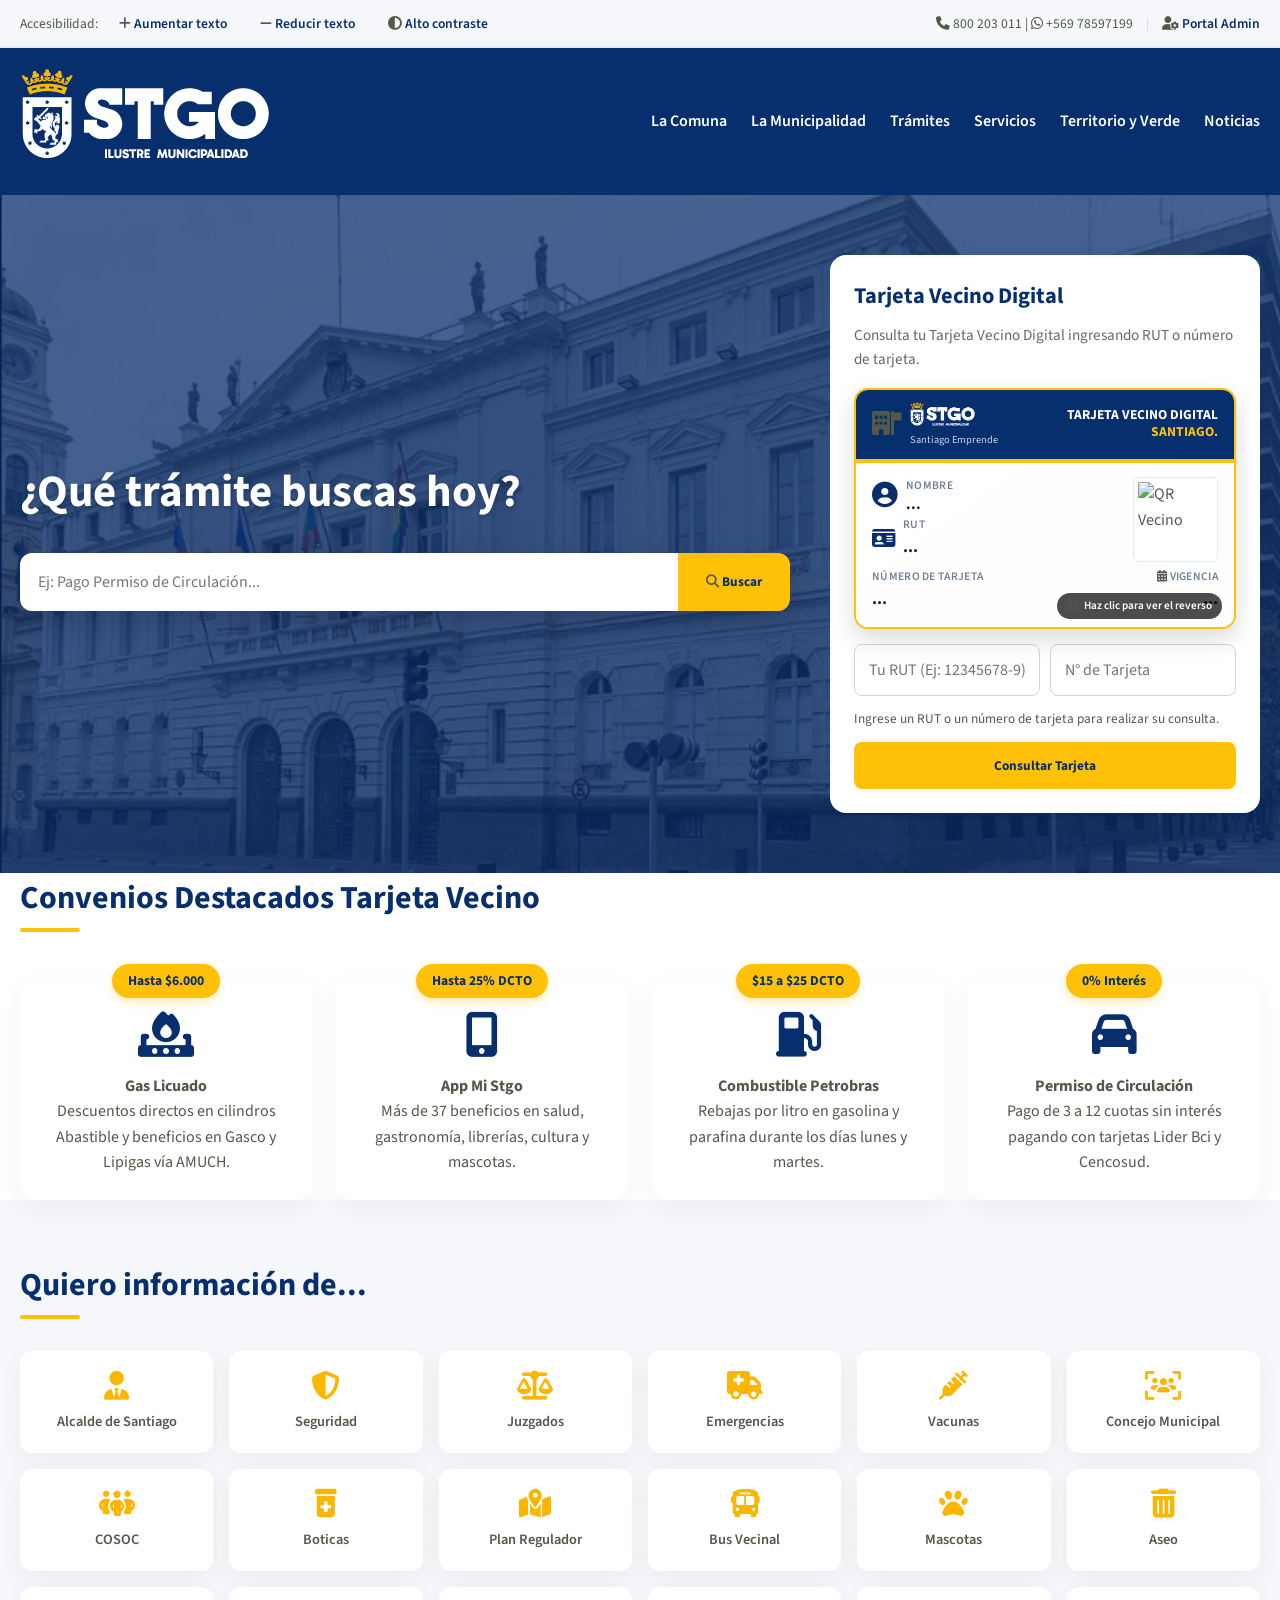
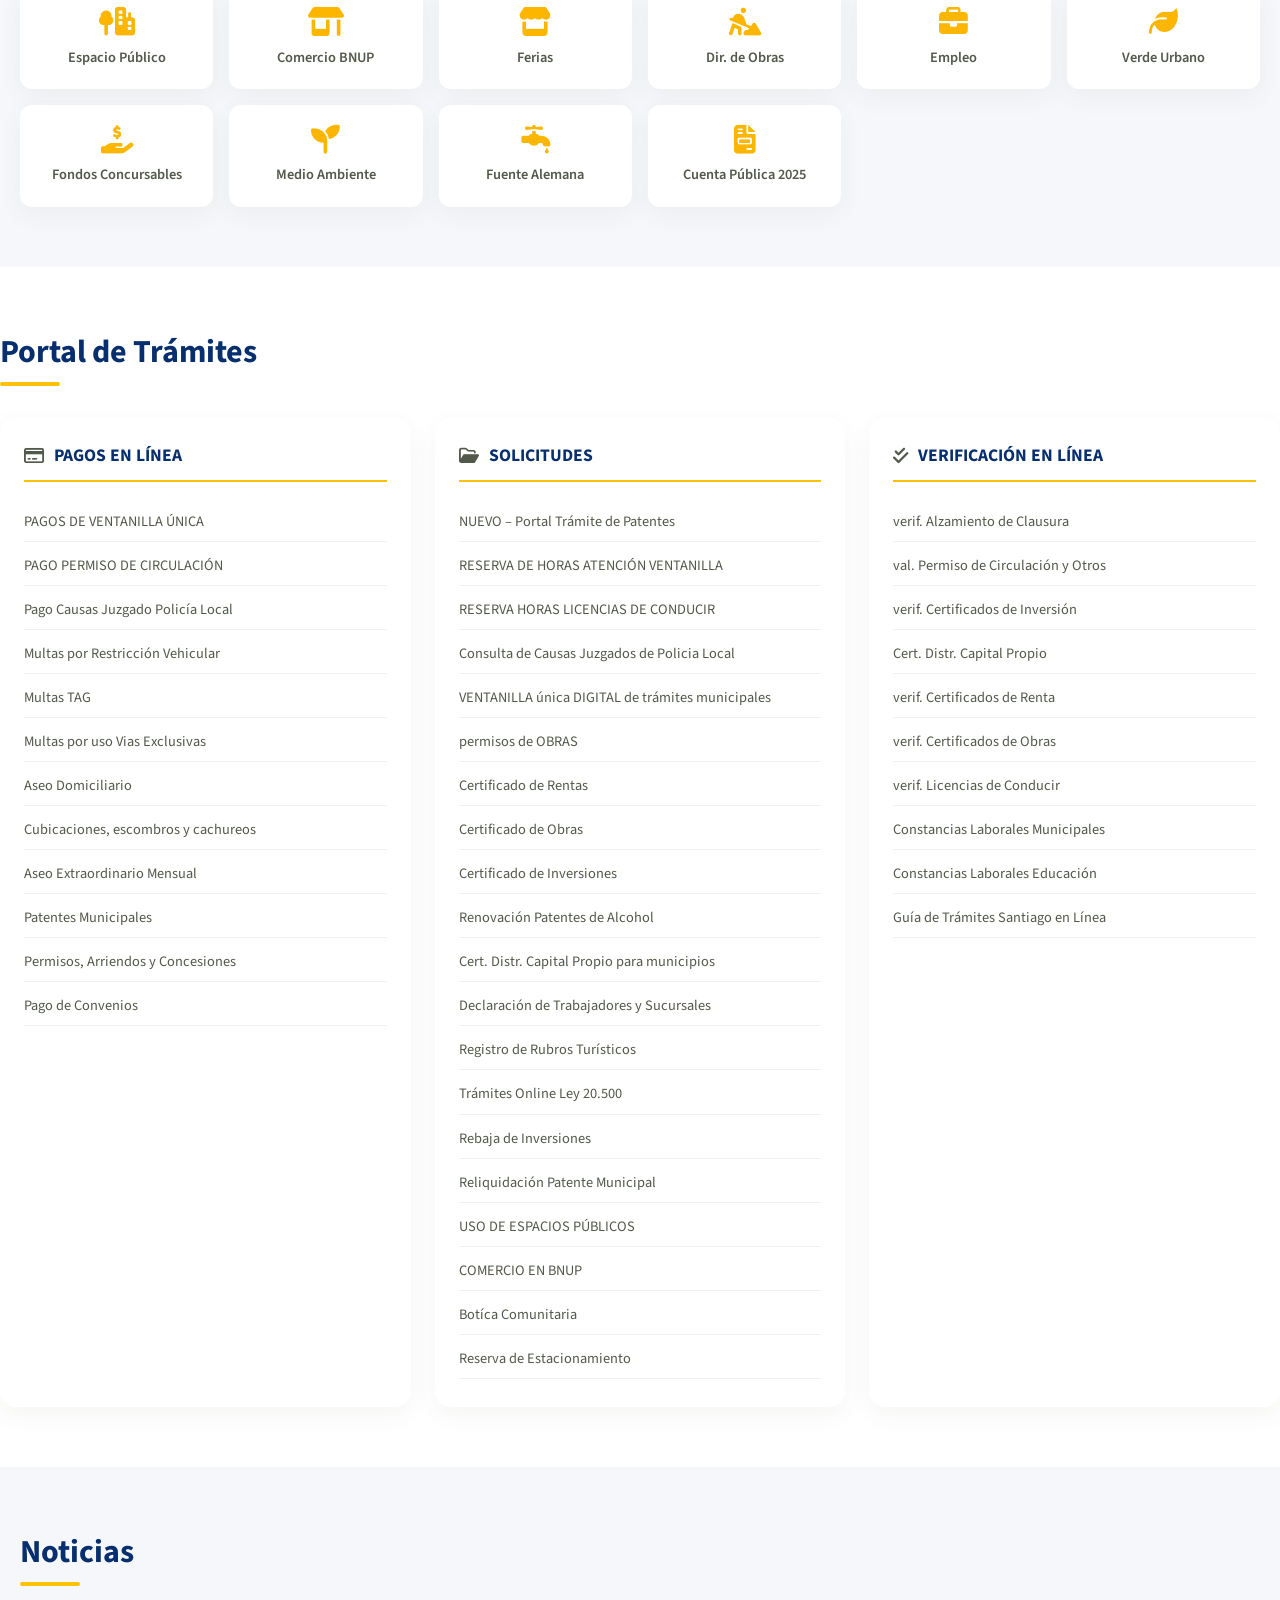
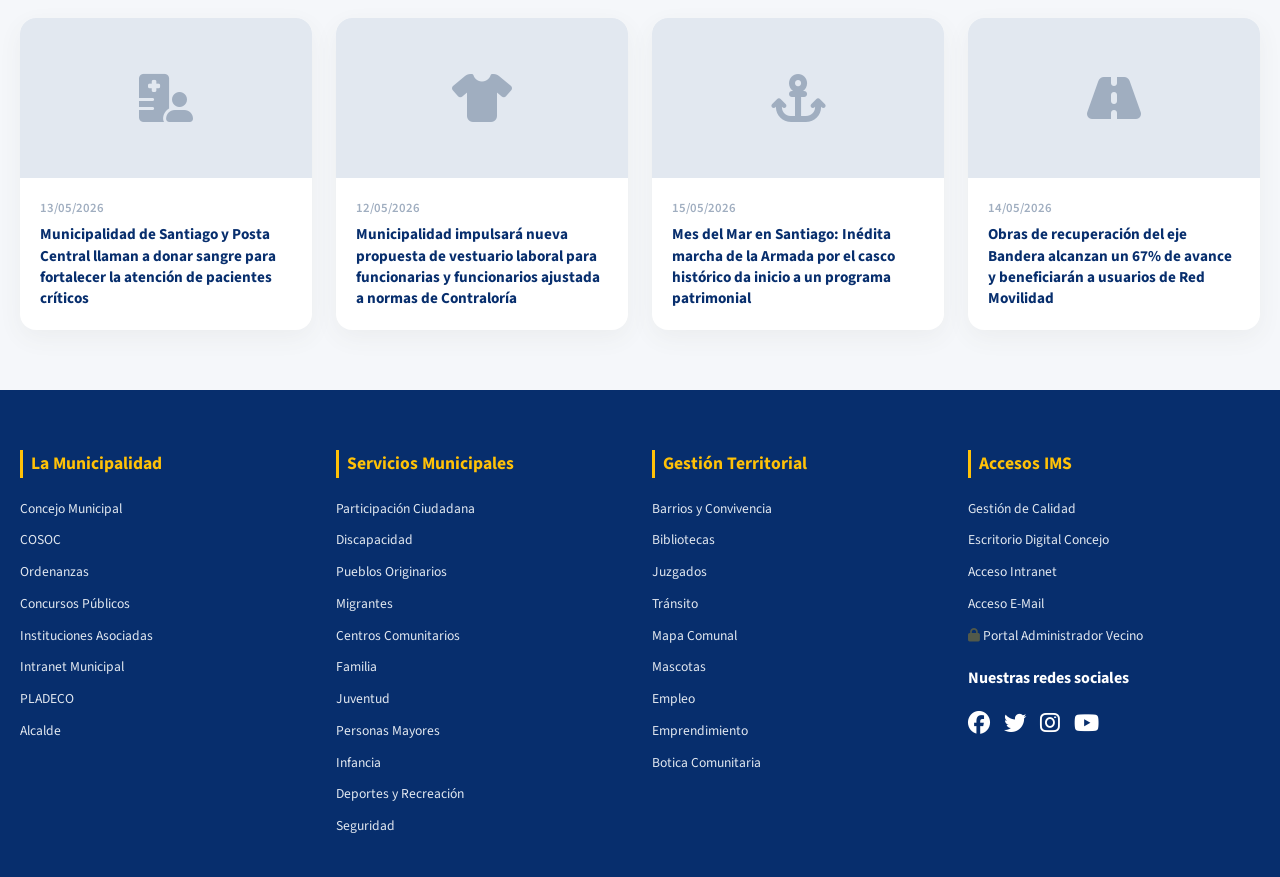
==== commit fdfbaede: "Se comenta fragmento de script para pruebas de Beneficios dinamicos Se comenta fragmento de script p" ====
--- a/vistas/index.html
+++ b/vistas/index.html
@@ -64,7 +64,7 @@
                 <h3>Tarjeta Vecino Digital</h3>
                 <p>Consulta tu Tarjeta Vecino Digital ingresando RUT o número de tarjeta.</p>
 
-                <div class="tarjeta-flip-container" id="tarjeta-vecino-container" style="display: none;">
+                <div class="tarjeta-flip-container">
                     <input type="checkbox" id="flip-toggle" class="flip-checkbox">
                     <label for="flip-toggle" class="tarjeta-flip-card">
 
@@ -162,6 +162,7 @@
 
         <div id="content-beneficios" class="tab-content active">
             <div class="beneficios-grid">
+                <!-- SE COMENTA PARA PRUEBA DE VISUALIZACION DE BENEFICIOS DINAMICOS
                 <div class="beneficio-item-card">
                     <div class="beneficio-icon-wrapper"><i class="fa-solid fa-briefcase-medical"></i></div>
                     <div class="beneficio-details">
@@ -198,6 +199,7 @@
                     </div>
                     <button class="btn-outline">Obtener Beneficio</button>
                 </div>
+                -->
             </div>
         </div>
 
@@ -446,4 +448,4 @@
     <script src="../js/tarjeta.js"></script>
 
 </body>
-</html>+</html>
--- a/css/munsan.css
+++ b/css/munsan.css
@@ -1116,4 +1116,8 @@
 
 body.dark-mode .dashboard-vecino { background-color: #16213e; }
 body.dark-mode .beneficio-item-card { border-color: #374151; }
-body.dark-mode .beneficio-icon-wrapper { background-color: #0f3460; }+body.dark-mode .beneficio-icon-wrapper { background-color: #0f3460; }
+
+.d-none {
+    display: none !important;
+}
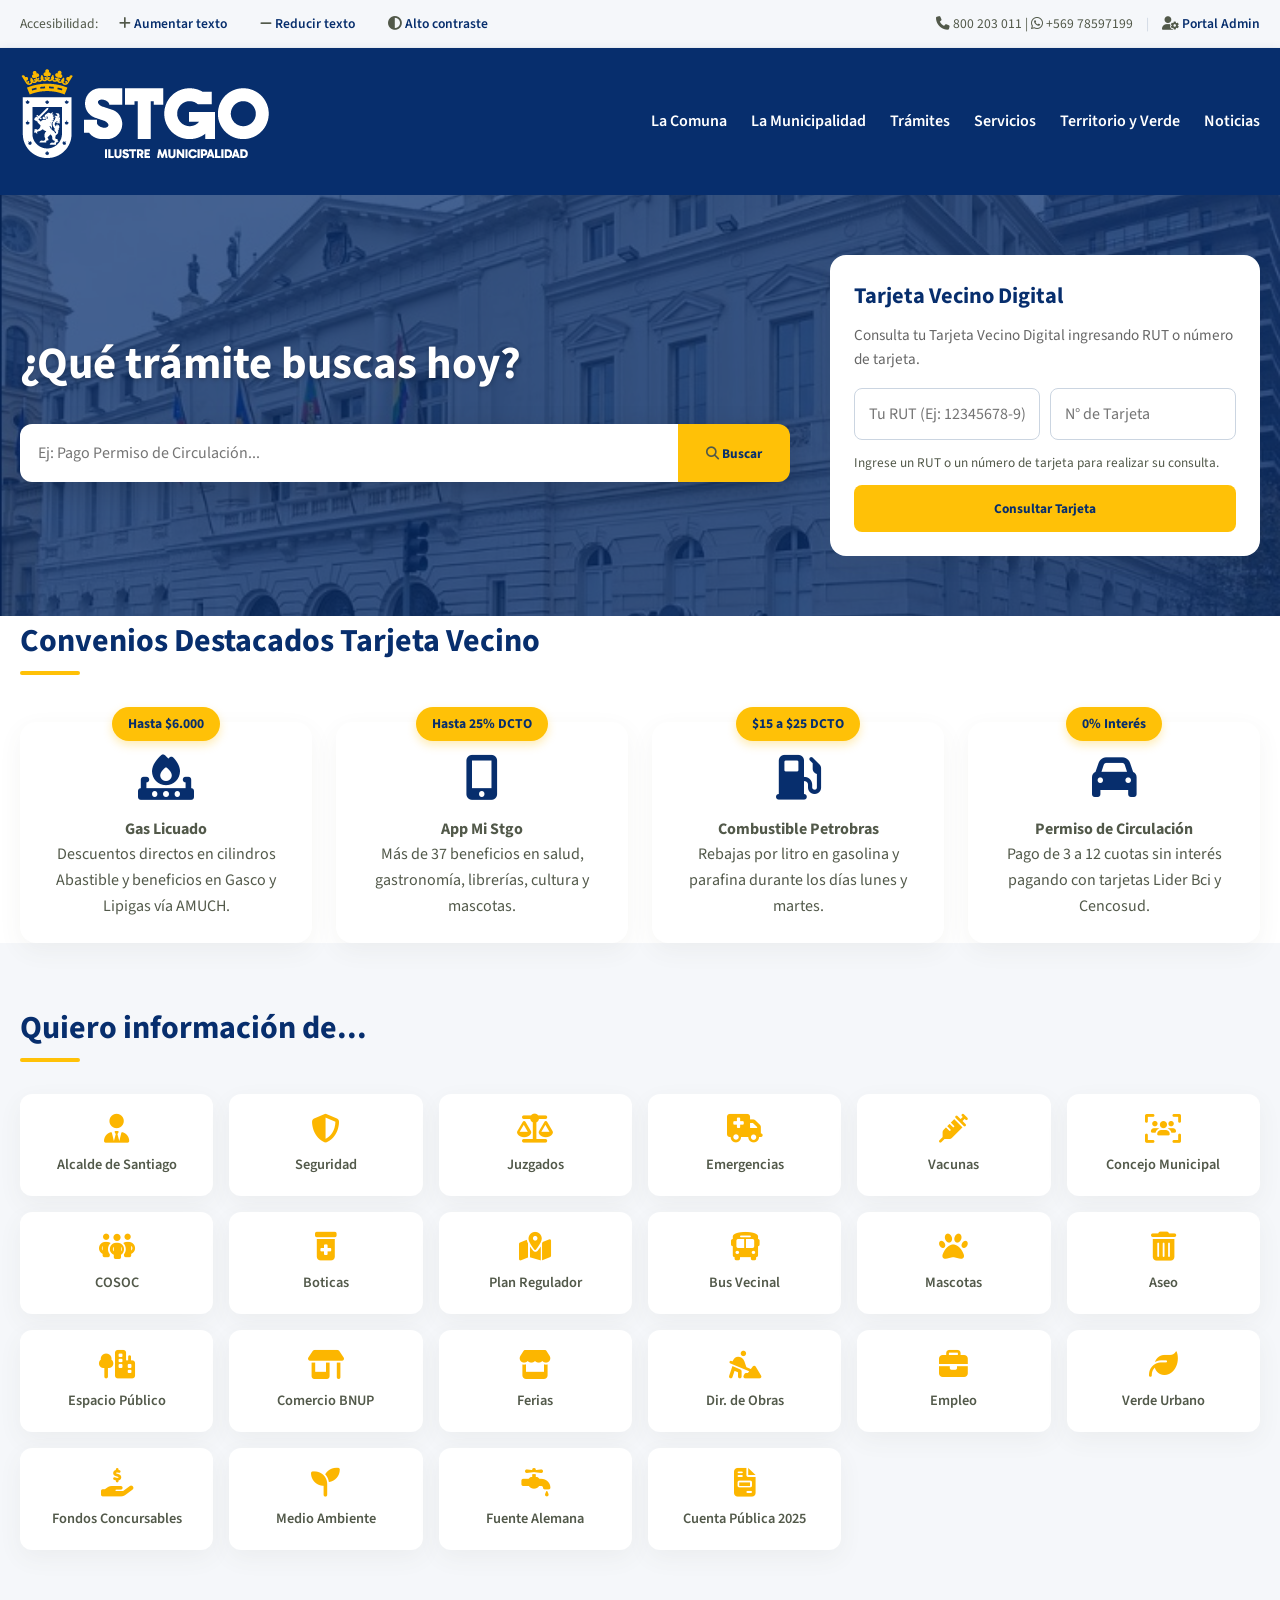
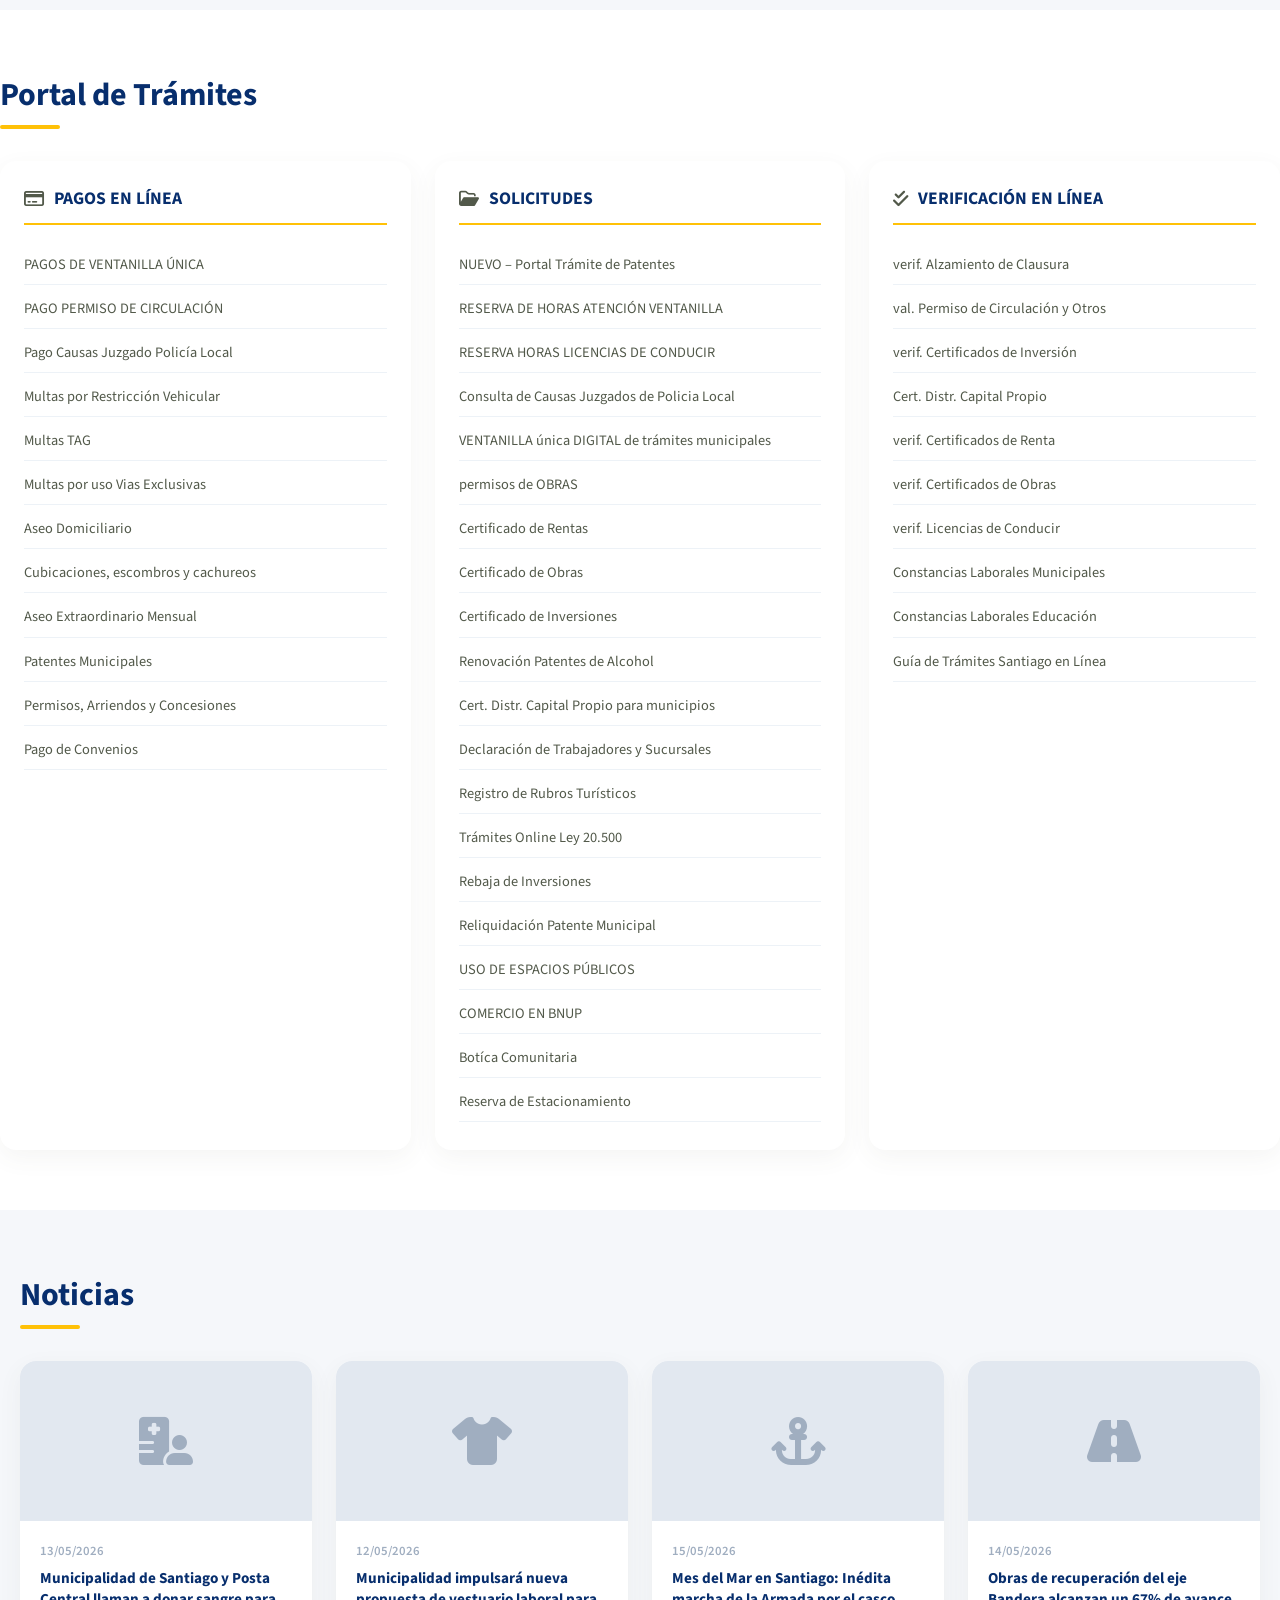
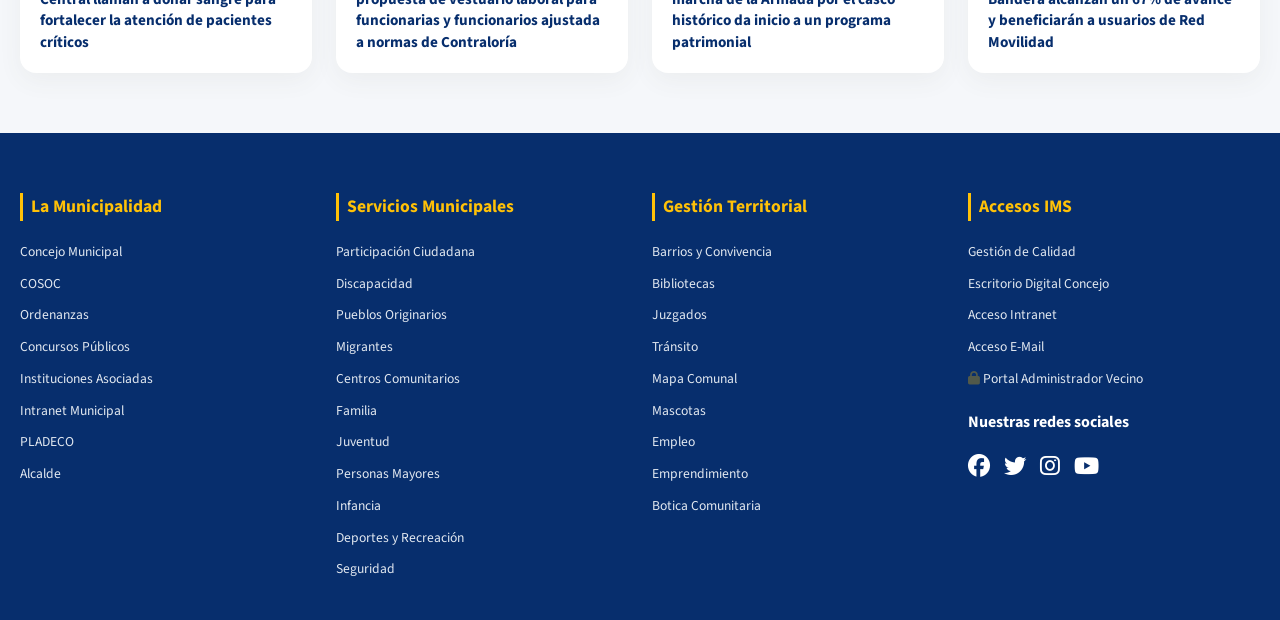
==== commit 03d4cadb: "se actualiza la seccion de beneficios para cargarse dinamicamente" ====
--- a/vistas/index.html
+++ b/vistas/index.html
@@ -64,7 +64,7 @@
                 <h3>Tarjeta Vecino Digital</h3>
                 <p>Consulta tu Tarjeta Vecino Digital ingresando RUT o número de tarjeta.</p>
 
-                <div class="tarjeta-flip-container">
+                <div class="tarjeta-flip-container" id="tarjeta-vecino-container" style="display: none;">
                     <input type="checkbox" id="flip-toggle" class="flip-checkbox">
                     <label for="flip-toggle" class="tarjeta-flip-card">
 
@@ -151,7 +151,7 @@
         </div>
     </section>
 
-    <section id="dashboard-vecino" class="dashboard-vecino container" style="display: none; margin-top: 40px; margin-bottom: 40px;">
+ <section id="dashboard-vecino" class="dashboard-vecino container" style="display: none; margin-top: 40px; margin-bottom: 40px;">
         <div class="dashboard-header">
             <h2>Mi Portal Vecino</h2>
             <div class="dashboard-tabs">
@@ -161,47 +161,7 @@
         </div>
 
         <div id="content-beneficios" class="tab-content active">
-            <div class="beneficios-grid">
-                <!-- SE COMENTA PARA PRUEBA DE VISUALIZACION DE BENEFICIOS DINAMICOS
-                <div class="beneficio-item-card">
-                    <div class="beneficio-icon-wrapper"><i class="fa-solid fa-briefcase-medical"></i></div>
-                    <div class="beneficio-details">
-                        <span class="categoria">Salud</span>
-                        <h4>Descuento 20% Farmacias</h4>
-                        <p><i class="fa-solid fa-location-dot"></i> Red Salud Sur</p>
-                    </div>
-                    <button class="btn-outline">Obtener Beneficio</button>
-                </div>
-                <div class="beneficio-item-card">
-                    <div class="beneficio-icon-wrapper"><i class="fa-solid fa-graduation-cap"></i></div>
-                    <div class="beneficio-details">
-                        <span class="categoria">Educación</span>
-                        <h4>Beca 15% Preuniversitario</h4>
-                        <p><i class="fa-solid fa-location-dot"></i> Instituto Nacional</p>
-                    </div>
-                    <button class="btn-outline">Obtener Beneficio</button>
-                </div>
-                <div class="beneficio-item-card">
-                    <div class="beneficio-icon-wrapper"><i class="fa-solid fa-store"></i></div>
-                    <div class="beneficio-details">
-                        <span class="categoria">Comercio</span>
-                        <h4>10% Compras Locales</h4>
-                        <p><i class="fa-solid fa-location-dot"></i> Minimarket El Sol</p>
-                    </div>
-                    <button class="btn-outline">Obtener Beneficio</button>
-                </div>
-                <div class="beneficio-item-card">
-                    <div class="beneficio-icon-wrapper"><i class="fa-solid fa-volleyball"></i></div>
-                    <div class="beneficio-details">
-                        <span class="categoria">Deporte</span>
-                        <h4>Acceso Liberado Piscina</h4>
-                        <p><i class="fa-solid fa-location-dot"></i> Polideportivo Central</p>
-                    </div>
-                    <button class="btn-outline">Obtener Beneficio</button>
-                </div>
-                -->
-            </div>
-        </div>
+            </div>
 
         <div id="content-historial" class="tab-content" style="display: none;">
             <p style="color: #666; text-align: center; padding: 40px;">Aquí construiremos la tabla del historial en el siguiente paso.</p>
@@ -448,4 +408,4 @@
     <script src="../js/tarjeta.js"></script>
 
 </body>
-</html>
+</html>
